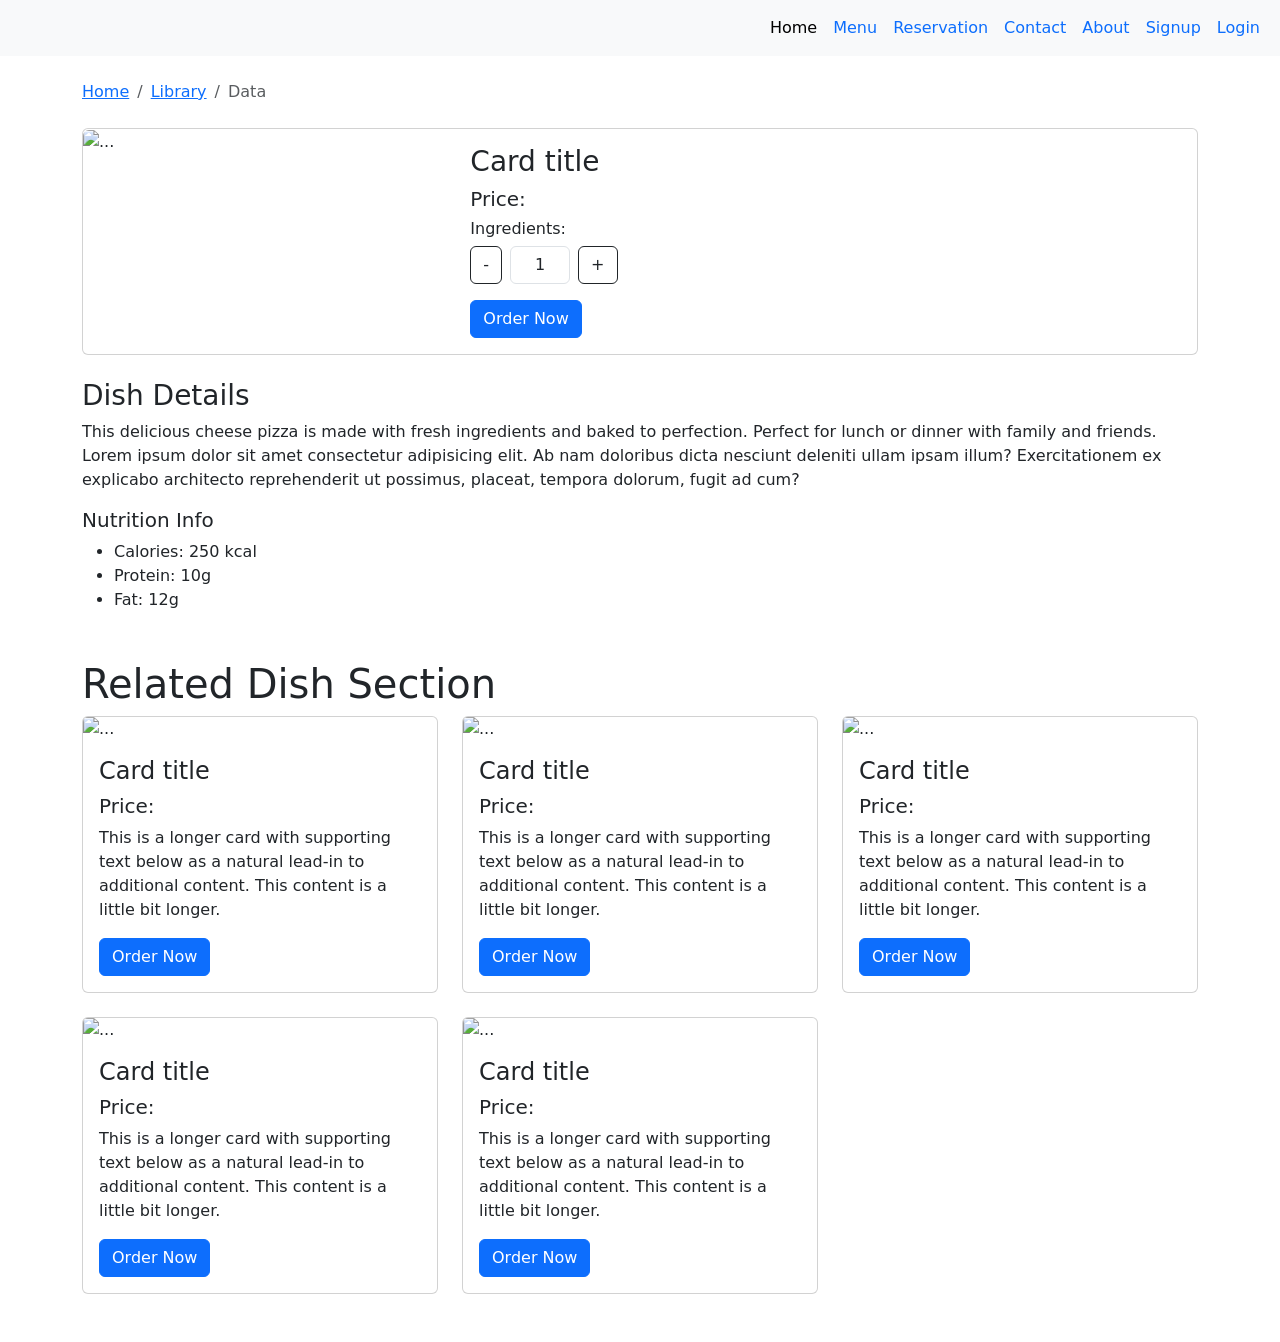
==== dish.html @ 3327bf85 "first commit" ====
<!doctype html>
<html lang="en">

<head>
  <meta charset="utf-8">
  <meta name="viewport" content="width=device-width, initial-scale=1">
  <title>Resturent | Dish</title>
  <link rel="stylesheet" href="/Css/style.css">
  <link href="https://cdn.jsdelivr.net/npm/bootstrap@5.3.8/dist/css/bootstrap.min.css" rel="stylesheet"
    integrity="sha384-sRIl4kxILFvY47J16cr9ZwB07vP4J8+LH7qKQnuqkuIAvNWLzeN8tE5YBujZqJLB" crossorigin="anonymous">
</head>

<body>


  <!-- navbar -->
  <!-- navbar -->
  <nav class="navbar navbar-expand-lg bg-body-tertiary">
    <div class="container-fluid">
      <a class="navbar-brand" href="/index.html"><img src="/Image/logo-3.png" alt=""></a>
      <button class="navbar-toggler" type="button" data-bs-toggle="collapse" data-bs-target="#navbarSupportedContent"
        aria-controls="navbarSupportedContent" aria-expanded="false" aria-label="Toggle navigation">
        <span class="navbar-toggler-icon"></span>
      </button>
      <div class="collapse navbar-collapse" id="navbarSupportedContent">
        <ul class="navbar-nav ms-auto mb-2 mb-lg-0">
          <li class="nav-item">
            <a class="nav-link nav active" aria-current="page" href="/index.html">Home</a>
          </li>
          <li class="nav-item">
            <a class="nav-link nav" href="/menu.html">Menu</a>
          </li>
          <li class="nav-item nav">
            <a class="nav-link" href="/reservation.html">Reservation</a>
          </li>
          <li class="nav-item nav">
            <a class="nav-link nav" href="">Contact</a>
          </li>
          <li class="nav-item nav">
            <a class="nav-link" href="">About</a>
          </li>
          <li class="nav-item nav">
            <a class="nav-link" href="/signup.html">Signup</a>
          </li>
          <li class="nav-item nav">
            <a class="nav-link" href="/login.html">Login</a>
          </li>
        </ul>

      </div>
    </div>
  </nav>

  <!-- BREADCRUMB -->
  <nav class="container mt-4" aria-label="breadcrumb">
    <ol class="breadcrumb">
      <li class="breadcrumb-item"><a href="#">Home</a></li>
      <li class="breadcrumb-item"><a href="#">Library</a></li>
      <li class="breadcrumb-item active" aria-current="page">Data</li>
    </ol>
  </nav>





  <!-- main section -->
  <section class="container my-4">
    <div class="card mb-3">
      <div class="row g-0">
        <div class="col-md-4 zoom-container-main">
          <img src="/Image/food2.jpg" class="zoom-container img-fluid rounded-start" alt="...">
        </div>
        <div class="col-md-8">
          <div class="card-body">
            <h3 class="card-title">Card title</h3>
            <h5>Price: </h5>
            <h6>Ingredients: </h6>
            <!-- quantaty section -->
            <!-- Quantity -->
            <div class="d-flex align-items-center mb-3">
              <button class="btn btn-outline-dark" onclick="decrease()">-</button>
              <input type="text" id="qty" value="1" class="form-control text-center mx-2" style="width:60px;">
              <button class="btn btn-outline-dark" onclick="increase()">+</button>
            </div>
            <button class="btn btn-primary">Order Now</button>


          </div>
        </div>
      </div>
    </div>


  </section>

  <!-- Description section -->
  <section class="container">
    <h3>Dish Details</h3>
    <p>
      This delicious cheese pizza is made with fresh ingredients and baked to perfection.
      Perfect for lunch or dinner with family and friends. Lorem ipsum dolor sit amet consectetur adipisicing elit. Ab
      nam doloribus dicta nesciunt deleniti ullam ipsam illum? Exercitationem ex explicabo architecto reprehenderit ut
      possimus, placeat, tempora dolorum, fugit ad cum?
    </p>

    <h5>Nutrition Info</h5>
    <ul>
      <li>Calories: 250 kcal</li>
      <li>Protein: 10g</li>
      <li>Fat: 12g</li>
    </ul>
  </section>
  <section class="container my-5">
    <h1 class="section-title">Related Dish Section</h1>

    <!-- Card -->
    <div class="row row-cols-1 row-cols-md-3 g-4">
      <div class="col">
        <div class="card">
          <img src="/Image/card-1.jpg" class="card-img-top card-img" alt="...">
          <div class="card-body">
            <h4 class="card-title">Card title</h4>
            <h5 class="">Price: </h5>
            <p class="card-text">This is a longer card with supporting text below as a natural lead-in to additional
              content. This content is a little bit longer.</p>
            <button class="btn btn-primary">Order Now</button>
          </div>
        </div>
      </div>
      <div class="col">
        <div class="card">
          <img src="/Image/card-2.jpg" class="card-img-top card-img" alt="...">
          <div class="card-body">
            <h4 class="card-title">Card title</h4>
            <h5 class="">Price: </h5>
            <p class="card-text">This is a longer card with supporting text below as a natural lead-in to additional
              content. This content is a little bit longer.</p>
            <button class="btn btn-primary">Order Now</button>
          </div>
        </div>
      </div>
      <div class="col">
        <div class="card">
          <img src="/Image/card-5.jpg" class="card-img-top card-img" alt="...">
          <div class="card-body">
            <h4 class="card-title">Card title</h4>
            <h5 class="">Price: </h5>
            <p class="card-text">This is a longer card with supporting text below as a natural lead-in to additional
              content. This content is a little bit longer.</p>
            <button class="btn btn-primary">Order Now</button>
          </div>
        </div>
      </div>
      <div class="col">
        <div class="card">
          <img src="/Image/card-4.jpg" class="card-img-top card-img" alt="...">
          <div class="card-body">
            <h4 class="card-title">Card title</h4>
            <h5 class="">Price: </h5>
            <p class="card-text">This is a longer card with supporting text below as a natural lead-in to additional
              content. This content is a little bit longer.</p>
            <button class="btn btn-primary">Order Now</button>
          </div>
        </div>
      </div>
      <div class="col">
        <div class="card">
          <img src="/Image/card-7.jpg" class="card-img-top card-img" alt="...">
          <div class="card-body">
            <h4 class="card-title">Card title</h4>
            <h5 class="">Price: </h5>
            <p class="card-text">This is a longer card with supporting text below as a natural lead-in to additional
              content. This content is a little bit longer.</p>
            <button class="btn btn-primary">Order Now</button>
          </div>
        </div>
      </div>
    </div>
  </section>





  <script src="https://cdn.jsdelivr.net/npm/bootstrap@5.3.8/dist/js/bootstrap.bundle.min.js"
    integrity="sha384-FKyoEForCGlyvwx9Hj09JcYn3nv7wiPVlz7YYwJrWVcXK/BmnVDxM+D2scQbITxI"
    crossorigin="anonymous"></script>
  <script src="/Js/script.js"></script>
</body>

</html>
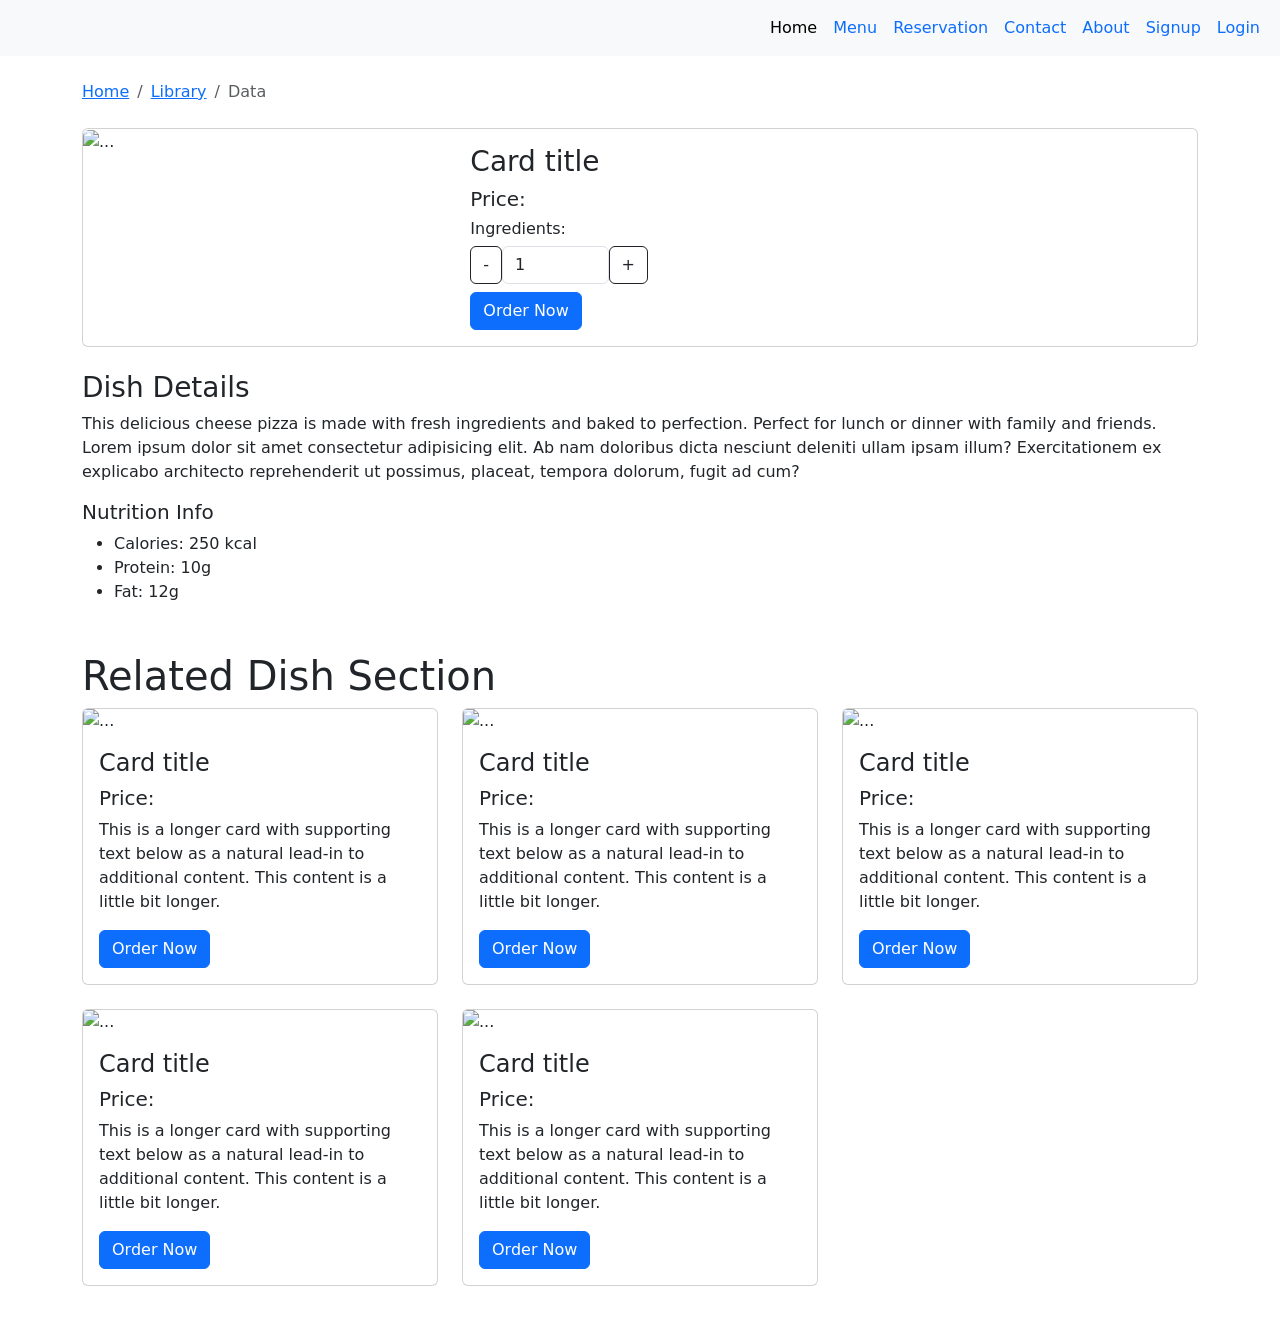
==== commit 1e9190d5: "some changees" ====
--- a/dish.html
+++ b/dish.html
@@ -13,7 +13,6 @@
 <body>
 
 
-  <!-- navbar -->
   <!-- navbar -->
   <nav class="navbar navbar-expand-lg bg-body-tertiary">
     <div class="container-fluid">
@@ -78,12 +77,23 @@
             <h6>Ingredients: </h6>
             <!-- quantaty section -->
             <!-- Quantity -->
-            <div class="d-flex align-items-center mb-3">
+            <!-- <div class="d-flex align-items-center mb-3">
               <button class="btn btn-outline-dark" onclick="decrease()">-</button>
               <input type="text" id="qty" value="1" class="form-control text-center mx-2" style="width:60px;">
               <button class="btn btn-outline-dark" onclick="increase()">+</button>
+            </div> -->
+
+            <div class="d-flex w-25 me-auto my-2">
+              <button onclick="decrease()" class="btn btn-outline-dark">-</button>
+              <input class="form-control" value="1" type="text" name="" id="quentaty">
+              <button onclick="increase()" class="btn btn-outline-dark">+</button>
             </div>
-            <button class="btn btn-primary">Order Now</button>
+
+
+
+            <button class="btn btn-primary">Order Now</button>
+
+
 
 
           </div>
